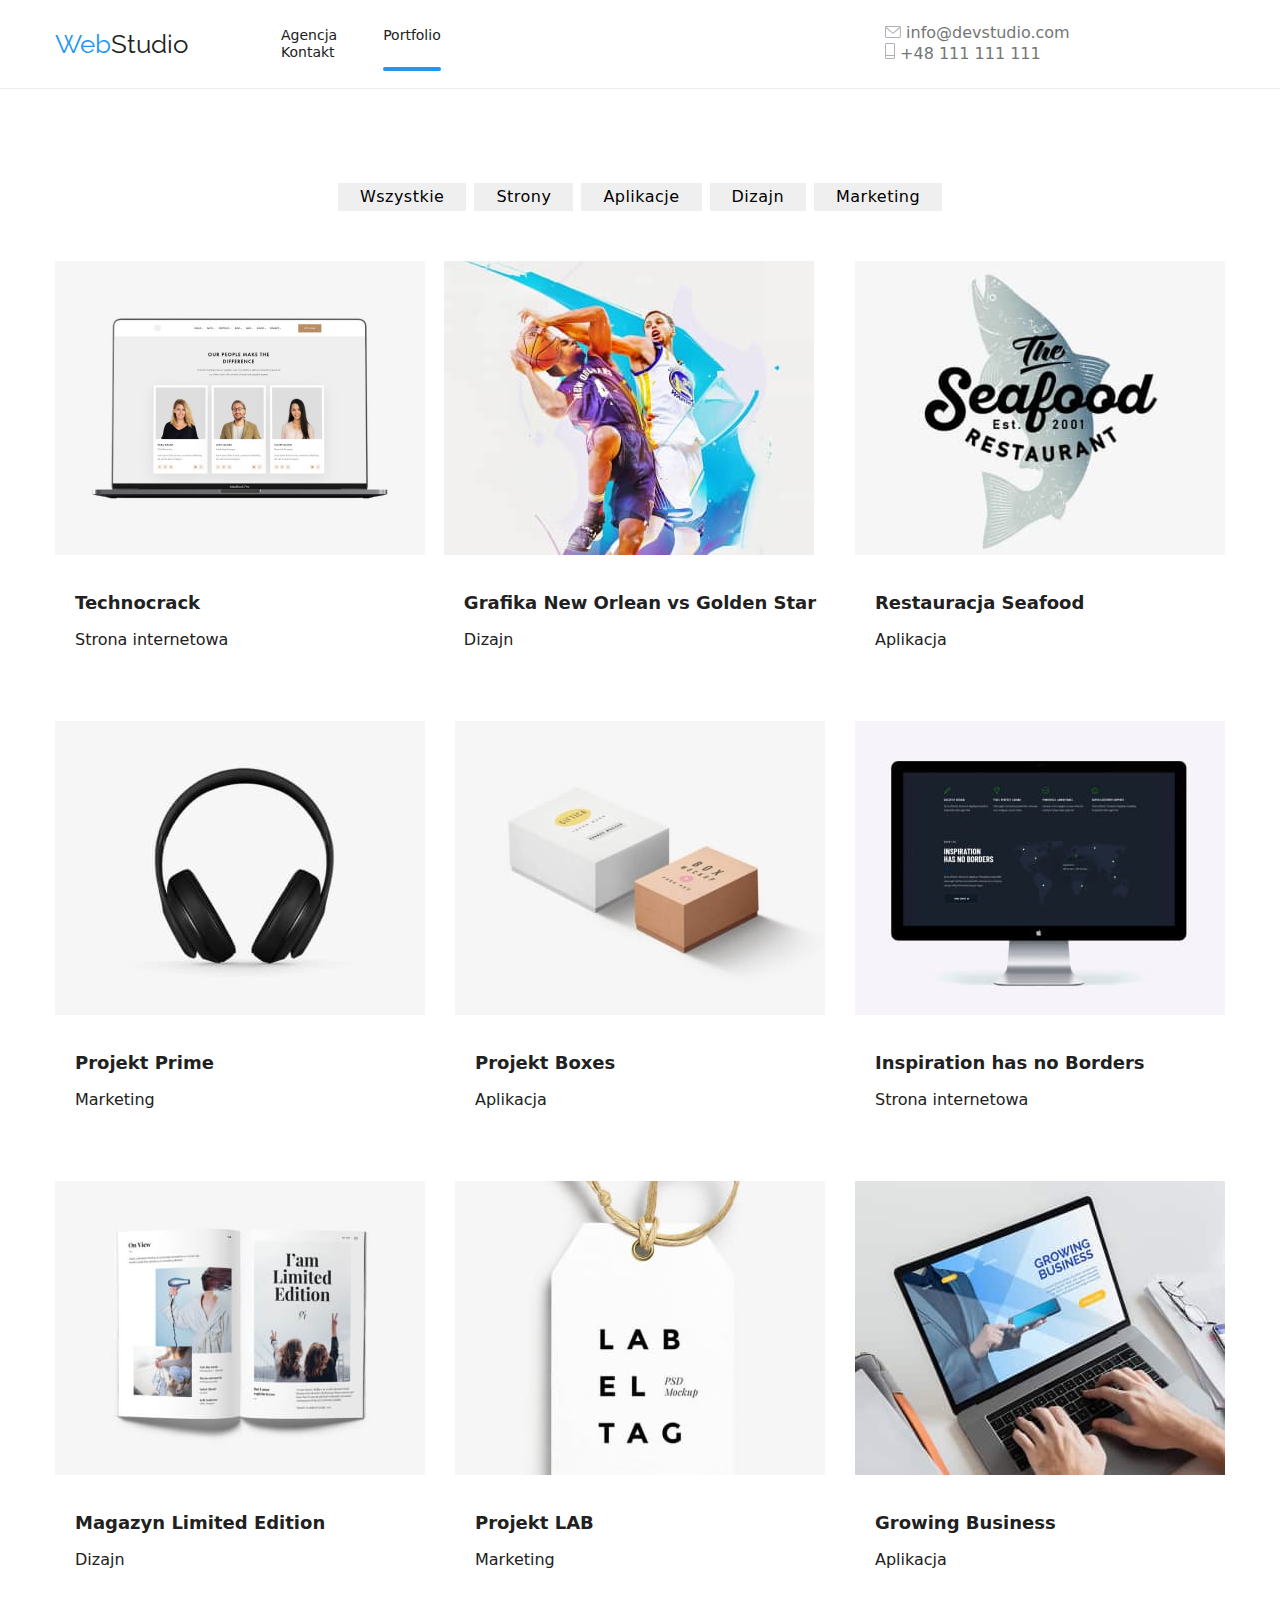
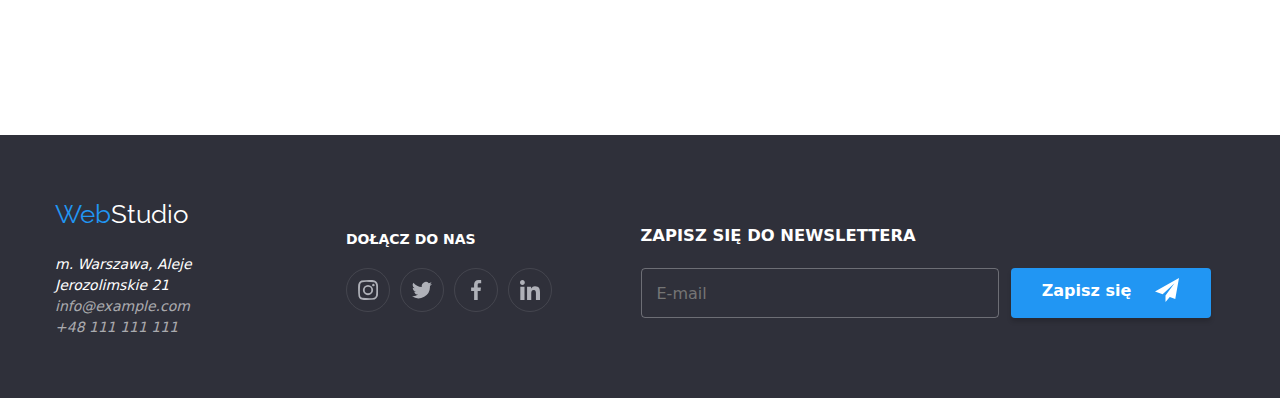
==== portfolio.html @ 2b21ebd5 "Add files via upload" ====
<!DOCTYPE html>
<html lang="pl">
  <head>
    <meta charset="UTF-8" />
    <meta name="description" content="HTML initial course" />
    <meta name="keywords" content="HTML, CSS, JavaScript" />
    <meta name="author" content="John Doe" />
    <meta name="viewport" content="width=device-width, inital-scale=1.0" />
    <link rel="preconnect" hrzef="https://fonts.googleapis.com" />
    <link rel="preconnect" href="https://fonts.gstatic.com" crossorigin />
    <link
      href="https://fonts.googleapis.com/css2?family=Raleway:wght@700&family=Roboto:wght@400;500;700;900&display=swap"
      rel="stylesheet"
    />
    <link href="./css/main.min.css" rel="stylesheet" type="text/css" />
    <link href="./css/styles.css" rel="stylesheet" type="text/css" />
    <link
      rel="stylesheet"
      href="https://cdnjs.cloudflare.com/ajax/libs/modern-normalize/1.0.0/modern-normalize.min.css"
    />

    <link rel="stylesheet" href="styles.css" />

    <link rel="stylesheet" href="modal.js" />
    <title>Studio</title>
  </head>
  <body>
    <header class="header link">
      <div class="container">
        <a href="index.html" class="logo"
          ><span class="logo-web">Web</span>Studio</a
        >
        <nav class="header__nav">
          <ul class="list">
            <li><a href="index.html">Agencja</a></li>
            <li><a class="nav-focus" href="table.html">Portfolio</a></li>
            <li><a href="Kontakt">Kontakt</a></li>
          </ul>
        </nav>
        <div class="header__address">
          <ul class="list">
            <li>
              <a href="mailto:info@devstudio.com"
                ><svg width="16" height="12">
                  <use href="./images/icons.svg.svg#icon-envelope"></use>
                </svg>
                info@devstudio.com</a
              >
            </li>
            <li>
              <a href="tel:+48111111111"
                ><svg width="10" height="16">
                  <use href="./images/icons.svg.svg#icon-Vector"></use>
                </svg>
                +48 111 111 111</a
              >
            </li>
          </ul>
        </div>
      </div>
    </header>
    <main>
      <section>
        <div class="container filter">
          <div class="filter__btn">
            <ul class="list">
              <li><button type="button">Wszystkie</button></li>
              <li><button type="button">Strony</button></li>
              <li><button type="button">Aplikacje</button></li>
              <li><button type="button">Dizajn</button></li>
              <li><button type="button">Marketing</button></li>
            </ul>
          </div>
        </div>
      </section>
      <section class="filter-table">
        <div class="container">
          <div class="table">
            <ul class="list">
              <li>
                <figure class="figure-style">
                  <div class="table__box">
                    <img
                      src="images/img21.jpg"
                      alt="John Doe Product Designer"
                      width="370"
                      height="294"
                    />
                    <div class="table__overlay">
                      <p class="table__overlay__text">
                        Technocrack jest popularną platformą wykorzystywaną do
                        rozpowszechniania koronawirusa. Firmy wykorzystują tę
                        platformę do celów szpiegowskich i ataków na
                        niezabezpieczone serwery konkurencji
                      </p>
                    </div>
                  </div>
                  <figcaption class="table__figcaption">
                    <h5 class="h5">Technocrack</h5>
                    Strona internetowa
                  </figcaption>
                </figure>
              </li>
              <li>
                <figure class="figure-style">
                  <div class="table__box">
                    <img
                      src="images/img22.jpg"
                      alt="John Doe Product Designer"
                      width="370"
                      height="294"
                    />
                    <div class="table__overlay">
                      <p class="table__overlay__text">
                        Technocrack jest popularną platformą wykorzystywaną do
                        rozpowszechniania koronawirusa. Firmy wykorzystują tę
                        platformę do celów szpiegowskich i ataków na
                        niezabezpieczone serwery konkurencji
                      </p>
                    </div>
                  </div>
                  <figcaption class="table__figcaption">
                    <h5 class="h5">Grafika New Orlean vs Golden Star</h5>
                    Dizajn
                  </figcaption>
                </figure>
              </li>
              <li>
                <figure class="figure-style">
                  <div class="table__box">
                    <img
                      src="images/img23.jpg"
                      alt="John Doe Product Designer"
                      width="370"
                      height="294"
                    />
                    <div class="table__overlay">
                      <p class="table__overlay__text">
                        Technocrack jest popularną platformą wykorzystywaną do
                        rozpowszechniania koronawirusa. Firmy wykorzystują tę
                        platformę do celów szpiegowskich i ataków na
                        niezabezpieczone serwery konkurencji
                      </p>
                    </div>
                  </div>
                  <figcaption class="table__figcaption">
                    <h5 class="h5">Restauracja Seafood</h5>
                    Aplikacja
                  </figcaption>
                </figure>
              </li>
              <li>
                <figure class="figure-style">
                  <div class="table__box">
                    <img
                      src="images/img24.jpg"
                      alt="John Doe Product Designer"
                      width="370"
                      height="294"
                    />
                    <div class="table__overlay">
                      <p class="table__overlay__text">
                        Technocrack jest popularną platformą wykorzystywaną do
                        rozpowszechniania koronawirusa. Firmy wykorzystują tę
                        platformę do celów szpiegowskich i ataków na
                        niezabezpieczone serwery konkurencji
                      </p>
                    </div>
                  </div>
                  <figcaption class="table__figcaption">
                    <h5 class="h5">Projekt Prime</h5>
                    Marketing
                  </figcaption>
                </figure>
              </li>
              <li>
                <figure class="figure-style">
                  <div class="table__box">
                    <img
                      src="images/img25.jpg"
                      alt="John Doe Product Designer"
                      width="370"
                      height="294"
                    />
                    <div class="table__overlay">
                      <p class="table__overlay__text">
                        Technocrack jest popularną platformą wykorzystywaną do
                        rozpowszechniania koronawirusa. Firmy wykorzystują tę
                        platformę do celów szpiegowskich i ataków na
                        niezabezpieczone serwery konkurencji
                      </p>
                    </div>
                  </div>
                  <figcaption class="table__figcaption">
                    <h5 class="h5">Projekt Boxes</h5>
                    Aplikacja
                  </figcaption>
                </figure>
              </li>
              <li>
                <figure class="figure-style">
                  <div class="table__box">
                    <img
                      src="images/img26.jpg"
                      alt="John Doe Product Designer"
                      width="370"
                      height="294"
                    />
                    <div class="table__overlay">
                      <p class="table__overlay__text">
                        Technocrack jest popularną platformą wykorzystywaną do
                        rozpowszechniania koronawirusa. Firmy wykorzystują tę
                        platformę do celów szpiegowskich i ataków na
                        niezabezpieczone serwery konkurencji
                      </p>
                    </div>
                  </div>
                  <figcaption class="table__figcaption">
                    <h5 class="h5">Inspiration has no Borders</h5>
                    Strona internetowa
                  </figcaption>
                </figure>
              </li>
              <li>
                <figure class="figure-style">
                  <div class="table__box">
                    <img
                      src="images/img27.jpg"
                      alt="John Doe Product Designer"
                      width="370"
                      height="294"
                    />
                    <div class="table__overlay">
                      <p class="table__overlay__text">
                        Technocrack jest popularną platformą wykorzystywaną do
                        rozpowszechniania koronawirusa. Firmy wykorzystują tę
                        platformę do celów szpiegowskich i ataków na
                        niezabezpieczone serwery konkurencji
                      </p>
                    </div>
                  </div>
                  <figcaption class="table__figcaption">
                    <h5 class="h5">Magazyn Limited Edition</h5>
                    Dizajn
                  </figcaption>
                </figure>
              </li>
              <li>
                <figure class="figure-style">
                  <div class="table__box">
                    <img
                      src="images/img28.jpg"
                      alt="John Doe Product Designer"
                      width="370"
                      height="294"
                    />
                    <div class="table__overlay">
                      <p class="table__overlay__text">
                        Technocrack jest popularną platformą wykorzystywaną do
                        rozpowszechniania koronawirusa. Firmy wykorzystują tę
                        platformę do celów szpiegowskich i ataków na
                        niezabezpieczone serwery konkurencji
                      </p>
                    </div>
                  </div>
                  <figcaption class="table__figcaption">
                    <h5 class="h5">Projekt LAB</h5>
                    Marketing
                  </figcaption>
                </figure>
              </li>
              <li>
                <figure class="figure-style">
                  <div class="table__box">
                    <img
                      src="images/img29.jpg"
                      alt="praca na laptopie"
                      width="370"
                      height="294"
                    />
                    <div class="table__overlay">
                      <p class="table__overlay__text">
                        Technocrack jest popularną platformą wykorzystywaną do
                        rozpowszechniania koronawirusa. Firmy wykorzystują tę
                        platformę do celów szpiegowskich i ataków na
                        niezabezpieczone serwery konkurencji
                      </p>
                    </div>
                  </div>
                  <figcaption class="table__figcaption">
                    <h5 class="h5">Growing Business</h5>
                    Aplikacja
                  </figcaption>
                </figure>
              </li>
            </ul>
          </div>
        </div>
      </section>
    </main>
    <footer class="footer link">
      <div class="container">
        <div>
          <a href="index.html" class="logo"
            ><span class="logo-web">Web</span>Studio</a
          >
          <address class="footer__address">
            <p>m. Warszawa, Aleje Jerozolimskie 21</p>
            <div class="footer__contakt">
              <a href="mailto:info@example.com"> info@example.com</a>
              <a href="tel:+48111111111">+48 111 111 111</a>
            </div>
          </address>
        </div>
        <div class="footer__join">
          <h3 class="h3">DOŁĄCZ DO NAS</h3>
          <ul class="list social-media-icons">
            <li>
              <svg width="20" height="20">
                <use href="./images/icons.svg.svg#icon-instagram-2"></use>
              </svg>
            </li>
            <li>
              <svg width="20" height="20">
                <use href="./images/icons.svg.svg#icon-twitter-1"></use>
              </svg>
            </li>
            <li>
              <svg width="20" height="20">
                <use href="./images/icons.svg.svg#icon-facebook-1"></use>
              </svg>
            </li>
            <li>
              <svg width="20" height="20">
                <use
                  class="social-media-icons"
                  href="./images/icons.svg.svg#icon-linkedin-1"
                ></use>
              </svg>
            </li>
          </ul>
        </div>
        <div>
          <form>
            <fieldset class="footer__newsletter">
              <legend><h3>ZAPISZ SIĘ DO NEWSLETTERA</h3></legend>
              <input
                required
                class="footer__input-email"
                type="email"
                placeholder="E-mail"
                id="e-mail"
              />
              <button class="btn" type="submit">
                Zapisz się<svg class="footer__btn-svg" width="24" height="24">
                  <use href="./images/icons.svg.svg#icon-icon-send"></use>
                </svg>
              </button>
            </fieldset>
          </form>
        </div>
      </div>
    </footer>
  </body>
</html>
---- css/main.min.css ----
body{font-family:"Roboto",sans-serif;color:var(--primary-text-color)}:root{--primary-text-color: #212121;--secondary-text-color: #757575;--primary-backgraund-color: #ffffff;--seconadary-background-color: #2f303a;--white-text-color: #ffffff;--main-theme-color: #2196f3;--black-logo-color: #000000;--footer-text-color: rgba(255, 255, 255, 0.6);--secondary-background-color: #f5f4fa;--border-color: #ececec;--footer-social-media-icon: rgba(255, 255, 255, 0.1);--icon-color: #afb1b8}.h1{font-weight:900;font-size:44px;line-height:1.36;margin:0 237px 30px 237px}.h2{font-weight:700;font-size:36px;line-height:1.17;margin-bottom:50px}.h3{font-weight:700;font-size:14px;line-height:1.17;margin-top:10px}.h4{font-weight:500;font-size:16px;line-height:1.17;margin-top:30px;margin-bottom:10px}.h5{font-weight:700;font-size:18px;line-height:2;margin-top:20px;margin-bottom:4px}.h1,.h2{text-align:center}h1,h2,h3,h4,h5,h6,p,ul{margin:0;padding:0}.backdrop{background:rgba(0,0,0,.2);position:fixed;display:flex;align-items:center;justify-content:center;width:100vw;height:100vh;top:0;transition:opacity 250ms cubic-bezier(0.4, 0, 0.2, 1),visibility 250ms cubic-bezier(0.4, 0, 0.2, 1)}.is-hidden{opacity:0;visibility:hidden;pointer-events:none}.link a{transition:color 250ms cubic-bezier(0.4, 0, 0.2, 1)}.link a:link{text-decoration:none;color:unset}.link a:visited{color:unset}.link a:hover,.link a:focus,.link a:active{color:var(--main-theme-color)}.list{list-style-type:none;display:flex;flex-wrap:wrap;padding:0;margin:0;transition:fill 250ms cubic-bezier(0.4, 0, 0.2, 1)}.list_margin>ul :not(:last-of-type){margin-right:30px}.container{width:1200px;display:flex;justify-content:space-between;align-items:center;padding-left:15px;padding-right:15px;margin:auto}.footer{display:flex;background-color:var(--seconadary-background-color);color:var(--white-text-color);font-size:14px;line-height:1.5;padding-top:60px;padding-bottom:60px}.footer__contakt{display:flex;flex-direction:column;color:var(--footer-text-color)}.footer__address{margin-top:20px}.footer__join{margin-left:70px}.footer__newsletter{display:flex;width:570px;height:86px;margin-left:76px;border-color:rgba(0,0,0,0);padding-top:20px}.footer__input-email{width:358px;height:50px;font-weight:400;font-size:16px;background-color:rgba(0,0,0,0);border:1px solid rgba(255,255,255,.3);box-shadow:drop-shadow(0px 4px 4px rgba(0, 0, 0, 0.15));color:var(--white-text-color);border-radius:4px;padding-left:15px;margin-right:12px}.footer>.container{justify-content:left}.header{border-bottom:1px solid var(--border-color);padding-top:24px;padding-bottom:25px;line-height:1.17}.header__nav{font-weight:500;font-size:14px;margin-left:93px}.header__nav>ul :not(:last-child){margin-right:46px}.header__address{margin-left:345px;font-weight:500;color:var(--secondary-text-color);fill:var(--icon-color)}.header__address>ul>li svg{transition:fill 250ms cubic-bezier(0.4, 0, 0.2, 1)}.headerr__address :not(:last-child){margin-right:50px}.header__address>ul>li :hover{fill:var(--main-theme-color)}.nav-focus{position:relative}.nav-focus:after{position:absolute;content:"";bottom:-28px;left:0;height:4px;border-radius:2px;background-color:var(--main-theme-color);width:100%}.team{background-color:var(--secondary-background-color);margin-bottom:94px}.team__figcaption{text-align:center;font-size:16px;line-height:1.17}.team__content>ul>li{box-shadow:0px 1px 3px rgba(0,0,0,.12),0px 1px 1px rgba(0,0,0,.14),0px 2px 1px rgba(0,0,0,.2);border-radius:0px 0px 4px 4px}.client{display:block;margin-top:94px}.client-list{justify-content:space-between;fill:var(--icon-color)}.client-list>li{align-items:center;border:1px solid var(--icon-color);width:170px;height:92px;display:flex;justify-content:center;transition:fill 250ms cubic-bezier(0.4, 0, 0.2, 1)}.client-list>li:hover{fill:var(--main-theme-color);border:1px solid var(--main-theme-color)}.btn{display:flex;justify-content:center;text-align:center;padding-top:8px;margin:auto;width:200px;height:50px;font-weight:700;font-size:16px;line-height:1.87;background-color:var(--main-theme-color);color:var(--white-text-color);cursor:pointer;border:0;box-shadow:0px 4px 4px rgba(0,0,0,.15);border-radius:4px}.footer__btn-svg{width:24px;height:24px;margin-top:2px;margin-left:24px}.modal__close-btn{position:absolute;display:flex;align-items:center;justify-content:center;right:8px;top:8px;background-color:rgba(0,0,0,0);border-radius:50%;width:30px;height:30px;border:1px solid rgba(0,0,0,.1)}.modal__btn{font-weight:700;font-size:16px;line-height:1.87;background-color:var(--main-theme-color);color:var(--white-text-color);cursor:pointer;margin:0 485px 0 485px;padding:10px 42px 10px 42px}.filter__btn>ul>li>button{font-weight:500;font-size:16px;cursor:pointer;line-height:1.62;padding-left:22px;padding-right:22px;border-style:none;letter-spacing:.03em;transition:color 250ms cubic-bezier(0.4, 0, 0.2, 1),background-color 250ms cubic-bezier(0.4, 0, 0.2, 1)}.filter__btn>ul>li>button:hover,button:focus{color:var(--white-text-color);box-shadow:0px 3px 1px rgba(0,0,0,.1),0px 1px 2px rgba(0,0,0,.08),0px 2px 2px rgba(0,0,0,.12);border-radius:4px;background-color:var(--main-theme-color)}.filter__btn :not(:last-child){margin-right:8px}.table{margin-bottom:94px}.table__box{position:relative;width:370px;height:294px;overflow:hidden}.table__figcaption{padding:10px 20px;font-size:16px;line-height:1.87;padding-bottom:20px}.table__overlay{position:absolute;width:100%;height:100%;padding:49px 45px 49px 25px;transition:transform 250ms cubic-bezier(0.4, 0, 0.2, 1);background-color:var(--main-theme-color)}.table__box:hover .table__overlay{transform:translate(0, -100%)}.table__overlay__text{font-weight:400;font-size:18px;line-height:1.55;color:var(--white-text-color)}.table>ul{display:flex;justify-content:space-between;gap:1.1111111111%}.table>ul>li{margin-bottom:30px;transition:box-shadow 250ms cubic-bezier(0.4, 0, 0.2, 1)}.table>ul>li:hover{box-shadow:0px 1px 1px rgba(0,0,0,.12),0px 4px 4px rgba(0,0,0,.06),1px 4px 6px rgba(0,0,0,.16)}.cards{font-size:14px;line-height:1.5;margin-bottom:94px}.cards__icon>li{background-color:var(--secondary-background-color)}.cards__content>ul>li>p{max-width:270px}.cards__icon>li{display:flex;align-items:center;justify-content:center;margin-bottom:30px;width:270px;height:120px}.work{margin-bottom:94px}.work__picture{position:relative;display:flex}.work__overlay{background-color:rgba(47,48,58,.8);width:100%;height:70px;position:absolute;bottom:0;color:var(--white-text-color);text-align:center;font-weight:700;font-size:14px;line-height:1.17;padding-top:27px}.figure-style{margin:0;padding-bottom:16px}.order{background-image:linear-gradient(rgba(47, 48, 58, 0.4), rgba(255, 255, 255, 0)),url("../images/order.jpg");background-size:contain;background-repeat:no-repeat;width:1600px;color:var(--white-text-color);padding-top:200px;padding-bottom:200px;margin:0 auto 94px auto}.filter{display:flex;justify-content:center;margin-top:94px;margin-bottom:50px}.social-media-icons{width:206px;justify-content:space-between;margin:auto;border-radius:50%}.social-media-icons>li{width:44px;height:44px;display:flex;justify-content:center;align-items:center;border:1px solid var(--footer-social-media-icon);border-radius:50%;margin-top:20px;cursor:pointer;fill:var(--icon-color);transition:fill 250ms cubic-bezier(0.4, 0, 0.2, 1),background-color 250ms cubic-bezier(0.4, 0, 0.2, 1)}.social-media-icons>li:hover{background-color:var(--main-theme-color);fill:var(--white-text-color)}.team__icons>.social-media-icons>li{margin:0;border:1px solid var(--primary-background-color);margin-bottom:30px}.footer_join>.social-media-icons>li{background-color:var(--footer-social-media-icon);fill:var(--white-text-color)}.modal__icon{margin:auto 12px auto 12px}.modal{padding:40px;width:528px;min-height:581px;background-color:#fff;transform:scale(1);transition:transform 250ms cubic-bezier(0.4, 0, 0.2, 1)}.modal_my-form{margin-bottom:30px}.modal__legend{font-weight:700;font-size:20px;line-height:1.17;text-align:center;margin-bottom:50px}.modal__fieldset{display:flex;position:relative;margin-bottom:28px;padding:0;width:448px;height:40px;border:1px solid rgba(33,33,33,.2);border-radius:4px;transition:all 250ms cubic-bezier(0.4, 0, 0.2, 1)}.modal__label{position:absolute;top:-25px;background-color:rgba(0,0,0,0);border:rgba(0,0,0,0)}.modal__input{display:flex;border:0;background-color:rgba(0,0,0,0)}.modal__textarea-input{position:absolute;background-color:rgba(0,0,0,0);border:0;width:448px}.modal__textarea-fieldset{width:448px;height:120px}.modal__textarea-label{width:448px;height:120px;border:0}.modal__accept{position:relative;display:flex;margin:auto;text-align:center;align-items:center;margin-bottom:30px}.modal__checkbox{margin-right:7px;z-index:2;width:16px;height:15px;border:1px solid #000;cursor:pointer;opacity:0}.modal__checkbox-icon{z-index:1;position:absolute;width:16px;height:15px;cursor:pointer}.modal__privacy-policy{color:var(--main-theme-color)}.modal__my-form .modal__input:focus{outline:0;background-color:rgba(0,0,0,0)}.modal__fieldset:has(input:focus){border-color:var(--main-theme-color);fill:var(--main-theme-color);transition:all 250ms cubic-bezier(0.075, 0.82, 0.165, 1)}.modal__accept .checkmark{position:absolute;width:16px;height:15px;border:1px solid #000;border-radius:2px}.modal__checkbox:not(:checked)+.modal__checkbox-icon{opacity:0}.logo{font-family:"Raleway",sans-serif;font-size:26px;color:var(--black-logo-color)}.logo-web{color:var(--main-theme-color)}/*# sourceMappingURL=main.min.css.map */
---- css/styles.css ----
/* header */

/* main */

/* CARDS */

/* WORK */

/* TEAM */

/* FIGURE */

/* PORTFOLIO */

/* fotter */

/* DODATKOWE */

/* hhhhhhhhhhhhhhhhhhhhhhhhhhhhhhhhhhhhhhhh */

/* icons */

/* CLIENT */

/* modal */

/* ---------------------------------------- */


/* backdrop */

/* buttons */
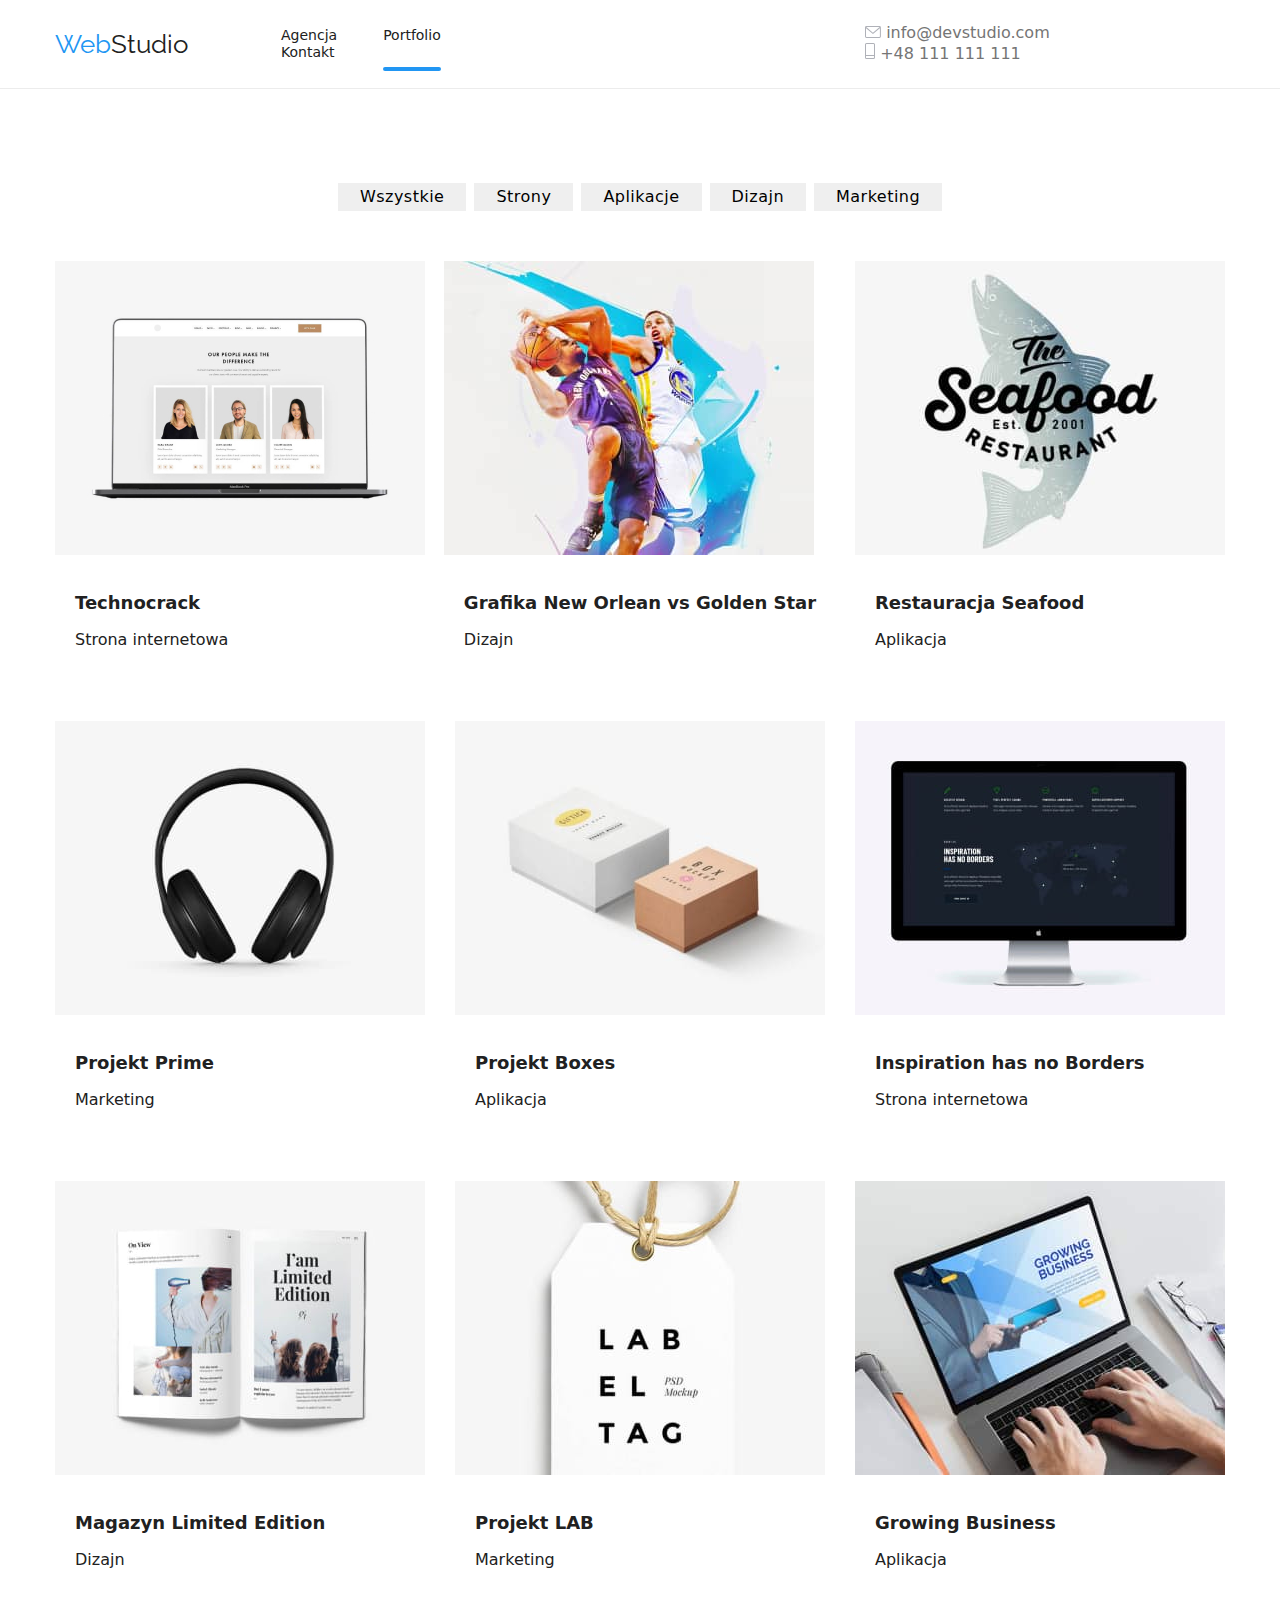
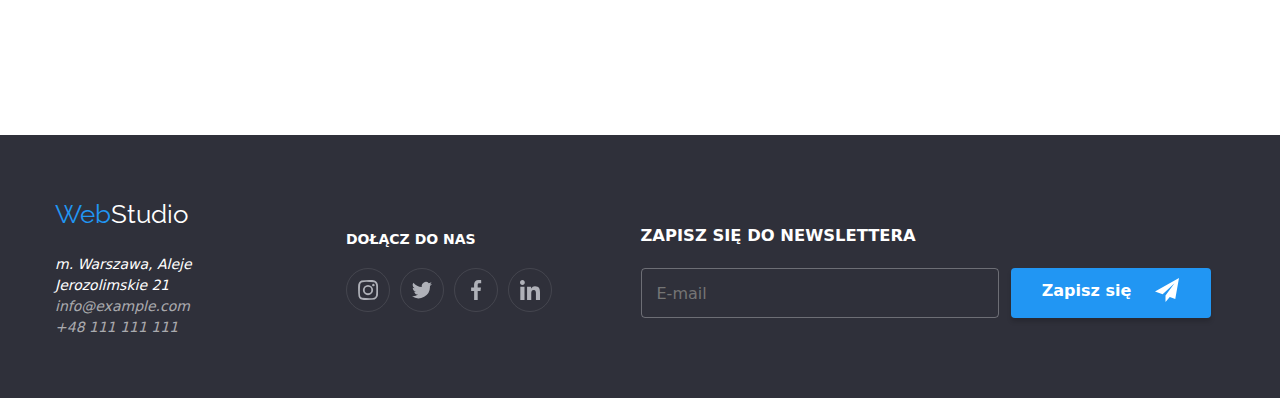
==== commit 12800886: "Update portfolio.html" ====
--- a/portfolio.html
+++ b/portfolio.html
@@ -41,7 +41,7 @@
           <ul class="list">
             <li>
               <a href="mailto:info@devstudio.com"
-                ><svg width="16" height="12">
+                ><svg class="header__addres__svg" width="16" height="12">
                   <use href="./images/icons.svg.svg#icon-envelope"></use>
                 </svg>
                 info@devstudio.com</a
@@ -49,7 +49,7 @@
             </li>
             <li>
               <a href="tel:+48111111111"
-                ><svg width="10" height="16">
+                ><svg class="header__addres__svg" width="10" height="16">
                   <use href="./images/icons.svg.svg#icon-Vector"></use>
                 </svg>
                 +48 111 111 111</a
--- a/css/main.min.css
+++ b/css/main.min.css
@@ -1 +1 @@
-body{font-family:"Roboto",sans-serif;color:var(--primary-text-color)}:root{--primary-text-color: #212121;--secondary-text-color: #757575;--primary-backgraund-color: #ffffff;--seconadary-background-color: #2f303a;--white-text-color: #ffffff;--main-theme-color: #2196f3;--black-logo-color: #000000;--footer-text-color: rgba(255, 255, 255, 0.6);--secondary-background-color: #f5f4fa;--border-color: #ececec;--footer-social-media-icon: rgba(255, 255, 255, 0.1);--icon-color: #afb1b8}.h1{font-weight:900;font-size:44px;line-height:1.36;margin:0 237px 30px 237px}.h2{font-weight:700;font-size:36px;line-height:1.17;margin-bottom:50px}.h3{font-weight:700;font-size:14px;line-height:1.17;margin-top:10px}.h4{font-weight:500;font-size:16px;line-height:1.17;margin-top:30px;margin-bottom:10px}.h5{font-weight:700;font-size:18px;line-height:2;margin-top:20px;margin-bottom:4px}.h1,.h2{text-align:center}h1,h2,h3,h4,h5,h6,p,ul{margin:0;padding:0}.backdrop{background:rgba(0,0,0,.2);position:fixed;display:flex;align-items:center;justify-content:center;width:100vw;height:100vh;top:0;transition:opacity 250ms cubic-bezier(0.4, 0, 0.2, 1),visibility 250ms cubic-bezier(0.4, 0, 0.2, 1)}.is-hidden{opacity:0;visibility:hidden;pointer-events:none}.link a{transition:color 250ms cubic-bezier(0.4, 0, 0.2, 1)}.link a:link{text-decoration:none;color:unset}.link a:visited{color:unset}.link a:hover,.link a:focus,.link a:active{color:var(--main-theme-color)}.list{list-style-type:none;display:flex;flex-wrap:wrap;padding:0;margin:0;transition:fill 250ms cubic-bezier(0.4, 0, 0.2, 1)}.list_margin>ul :not(:last-of-type){margin-right:30px}.container{width:1200px;display:flex;justify-content:space-between;align-items:center;padding-left:15px;padding-right:15px;margin:auto}.footer{display:flex;background-color:var(--seconadary-background-color);color:var(--white-text-color);font-size:14px;line-height:1.5;padding-top:60px;padding-bottom:60px}.footer__contakt{display:flex;flex-direction:column;color:var(--footer-text-color)}.footer__address{margin-top:20px}.footer__join{margin-left:70px}.footer__newsletter{display:flex;width:570px;height:86px;margin-left:76px;border-color:rgba(0,0,0,0);padding-top:20px}.footer__input-email{width:358px;height:50px;font-weight:400;font-size:16px;background-color:rgba(0,0,0,0);border:1px solid rgba(255,255,255,.3);box-shadow:drop-shadow(0px 4px 4px rgba(0, 0, 0, 0.15));color:var(--white-text-color);border-radius:4px;padding-left:15px;margin-right:12px}.footer>.container{justify-content:left}.header{border-bottom:1px solid var(--border-color);padding-top:24px;padding-bottom:25px;line-height:1.17}.header__nav{font-weight:500;font-size:14px;margin-left:93px}.header__nav>ul :not(:last-child){margin-right:46px}.header__address{margin-left:345px;font-weight:500;color:var(--secondary-text-color);fill:var(--icon-color)}.header__address>ul>li svg{transition:fill 250ms cubic-bezier(0.4, 0, 0.2, 1)}.headerr__address :not(:last-child){margin-right:50px}.header__address>ul>li :hover{fill:var(--main-theme-color)}.nav-focus{position:relative}.nav-focus:after{position:absolute;content:"";bottom:-28px;left:0;height:4px;border-radius:2px;background-color:var(--main-theme-color);width:100%}.team{background-color:var(--secondary-background-color);margin-bottom:94px}.team__figcaption{text-align:center;font-size:16px;line-height:1.17}.team__content>ul>li{box-shadow:0px 1px 3px rgba(0,0,0,.12),0px 1px 1px rgba(0,0,0,.14),0px 2px 1px rgba(0,0,0,.2);border-radius:0px 0px 4px 4px}.client{display:block;margin-top:94px}.client-list{justify-content:space-between;fill:var(--icon-color)}.client-list>li{align-items:center;border:1px solid var(--icon-color);width:170px;height:92px;display:flex;justify-content:center;transition:fill 250ms cubic-bezier(0.4, 0, 0.2, 1)}.client-list>li:hover{fill:var(--main-theme-color);border:1px solid var(--main-theme-color)}.btn{display:flex;justify-content:center;text-align:center;padding-top:8px;margin:auto;width:200px;height:50px;font-weight:700;font-size:16px;line-height:1.87;background-color:var(--main-theme-color);color:var(--white-text-color);cursor:pointer;border:0;box-shadow:0px 4px 4px rgba(0,0,0,.15);border-radius:4px}.footer__btn-svg{width:24px;height:24px;margin-top:2px;margin-left:24px}.modal__close-btn{position:absolute;display:flex;align-items:center;justify-content:center;right:8px;top:8px;background-color:rgba(0,0,0,0);border-radius:50%;width:30px;height:30px;border:1px solid rgba(0,0,0,.1)}.modal__btn{font-weight:700;font-size:16px;line-height:1.87;background-color:var(--main-theme-color);color:var(--white-text-color);cursor:pointer;margin:0 485px 0 485px;padding:10px 42px 10px 42px}.filter__btn>ul>li>button{font-weight:500;font-size:16px;cursor:pointer;line-height:1.62;padding-left:22px;padding-right:22px;border-style:none;letter-spacing:.03em;transition:color 250ms cubic-bezier(0.4, 0, 0.2, 1),background-color 250ms cubic-bezier(0.4, 0, 0.2, 1)}.filter__btn>ul>li>button:hover,button:focus{color:var(--white-text-color);box-shadow:0px 3px 1px rgba(0,0,0,.1),0px 1px 2px rgba(0,0,0,.08),0px 2px 2px rgba(0,0,0,.12);border-radius:4px;background-color:var(--main-theme-color)}.filter__btn :not(:last-child){margin-right:8px}.table{margin-bottom:94px}.table__box{position:relative;width:370px;height:294px;overflow:hidden}.table__figcaption{padding:10px 20px;font-size:16px;line-height:1.87;padding-bottom:20px}.table__overlay{position:absolute;width:100%;height:100%;padding:49px 45px 49px 25px;transition:transform 250ms cubic-bezier(0.4, 0, 0.2, 1);background-color:var(--main-theme-color)}.table__box:hover .table__overlay{transform:translate(0, -100%)}.table__overlay__text{font-weight:400;font-size:18px;line-height:1.55;color:var(--white-text-color)}.table>ul{display:flex;justify-content:space-between;gap:1.1111111111%}.table>ul>li{margin-bottom:30px;transition:box-shadow 250ms cubic-bezier(0.4, 0, 0.2, 1)}.table>ul>li:hover{box-shadow:0px 1px 1px rgba(0,0,0,.12),0px 4px 4px rgba(0,0,0,.06),1px 4px 6px rgba(0,0,0,.16)}.cards{font-size:14px;line-height:1.5;margin-bottom:94px}.cards__icon>li{background-color:var(--secondary-background-color)}.cards__content>ul>li>p{max-width:270px}.cards__icon>li{display:flex;align-items:center;justify-content:center;margin-bottom:30px;width:270px;height:120px}.work{margin-bottom:94px}.work__picture{position:relative;display:flex}.work__overlay{background-color:rgba(47,48,58,.8);width:100%;height:70px;position:absolute;bottom:0;color:var(--white-text-color);text-align:center;font-weight:700;font-size:14px;line-height:1.17;padding-top:27px}.figure-style{margin:0;padding-bottom:16px}.order{background-image:linear-gradient(rgba(47, 48, 58, 0.4), rgba(255, 255, 255, 0)),url("../images/order.jpg");background-size:contain;background-repeat:no-repeat;width:1600px;color:var(--white-text-color);padding-top:200px;padding-bottom:200px;margin:0 auto 94px auto}.filter{display:flex;justify-content:center;margin-top:94px;margin-bottom:50px}.social-media-icons{width:206px;justify-content:space-between;margin:auto;border-radius:50%}.social-media-icons>li{width:44px;height:44px;display:flex;justify-content:center;align-items:center;border:1px solid var(--footer-social-media-icon);border-radius:50%;margin-top:20px;cursor:pointer;fill:var(--icon-color);transition:fill 250ms cubic-bezier(0.4, 0, 0.2, 1),background-color 250ms cubic-bezier(0.4, 0, 0.2, 1)}.social-media-icons>li:hover{background-color:var(--main-theme-color);fill:var(--white-text-color)}.team__icons>.social-media-icons>li{margin:0;border:1px solid var(--primary-background-color);margin-bottom:30px}.footer_join>.social-media-icons>li{background-color:var(--footer-social-media-icon);fill:var(--white-text-color)}.modal__icon{margin:auto 12px auto 12px}.modal{padding:40px;width:528px;min-height:581px;background-color:#fff;transform:scale(1);transition:transform 250ms cubic-bezier(0.4, 0, 0.2, 1)}.modal_my-form{margin-bottom:30px}.modal__legend{font-weight:700;font-size:20px;line-height:1.17;text-align:center;margin-bottom:50px}.modal__fieldset{display:flex;position:relative;margin-bottom:28px;padding:0;width:448px;height:40px;border:1px solid rgba(33,33,33,.2);border-radius:4px;transition:all 250ms cubic-bezier(0.4, 0, 0.2, 1)}.modal__label{position:absolute;top:-25px;background-color:rgba(0,0,0,0);border:rgba(0,0,0,0)}.modal__input{display:flex;border:0;background-color:rgba(0,0,0,0)}.modal__textarea-input{position:absolute;background-color:rgba(0,0,0,0);border:0;width:448px}.modal__textarea-fieldset{width:448px;height:120px}.modal__textarea-label{width:448px;height:120px;border:0}.modal__accept{position:relative;display:flex;margin:auto;text-align:center;align-items:center;margin-bottom:30px}.modal__checkbox{margin-right:7px;z-index:2;width:16px;height:15px;border:1px solid #000;cursor:pointer;opacity:0}.modal__checkbox-icon{z-index:1;position:absolute;width:16px;height:15px;cursor:pointer}.modal__privacy-policy{color:var(--main-theme-color)}.modal__my-form .modal__input:focus{outline:0;background-color:rgba(0,0,0,0)}.modal__fieldset:has(input:focus){border-color:var(--main-theme-color);fill:var(--main-theme-color);transition:all 250ms cubic-bezier(0.075, 0.82, 0.165, 1)}.modal__accept .checkmark{position:absolute;width:16px;height:15px;border:1px solid #000;border-radius:2px}.modal__checkbox:not(:checked)+.modal__checkbox-icon{opacity:0}.logo{font-family:"Raleway",sans-serif;font-size:26px;color:var(--black-logo-color)}.logo-web{color:var(--main-theme-color)}/*# sourceMappingURL=main.min.css.map */+body{font-family:"Roboto",sans-serif;color:var(--primary-text-color)}:root{--primary-text-color: #212121;--secondary-text-color: #757575;--primary-backgraund-color: #ffffff;--seconadary-background-color: #2f303a;--white-text-color: #ffffff;--main-theme-color: #2196f3;--black-logo-color: #000000;--footer-text-color: rgba(255, 255, 255, 0.6);--secondary-background-color: #f5f4fa;--border-color: #ececec;--footer-social-media-icon: rgba(255, 255, 255, 0.1);--icon-color: #afb1b8}.h1{font-weight:900;font-size:44px;line-height:1.36;margin:0 237px 30px 237px}.h2{font-weight:700;font-size:36px;line-height:1.17;margin-bottom:50px}.h3{font-weight:700;font-size:14px;line-height:1.17;margin-top:10px}.h4{font-weight:500;font-size:16px;line-height:1.17;margin-top:30px;margin-bottom:10px}.h5{font-weight:700;font-size:18px;line-height:2;margin-top:20px;margin-bottom:4px}.h1,.h2{text-align:center}h1,h2,h3,h4,h5,h6,p,ul{margin:0;padding:0}.backdrop{background:rgba(0,0,0,.2);position:fixed;display:flex;align-items:center;justify-content:center;width:100vw;height:100vh;top:0;transition:opacity 250ms cubic-bezier(0.4, 0, 0.2, 1),visibility 250ms cubic-bezier(0.4, 0, 0.2, 1)}.is-hidden{opacity:0;visibility:hidden;pointer-events:none}.link a{transition:color 250ms cubic-bezier(0.4, 0, 0.2, 1)}.link a:link{text-decoration:none;color:unset}.link a:visited{color:unset}.link a:hover,.link a:focus,.link a:active{color:var(--main-theme-color)}.list{list-style-type:none;display:flex;flex-wrap:wrap;padding:0;margin:0;transition:fill 250ms cubic-bezier(0.4, 0, 0.2, 1)}.list__margin>ul :not(:last-of-type){margin-right:30px}.container{width:1200px;display:flex;justify-content:space-between;align-items:center;padding-left:15px;padding-right:15px;margin:auto}.footer{display:flex;background-color:var(--seconadary-background-color);color:var(--white-text-color);font-size:14px;line-height:1.5;padding-top:60px;padding-bottom:60px}.footer__contakt{display:flex;flex-direction:column;color:var(--footer-text-color)}.footer__address{margin-top:20px}.footer__join{margin-left:70px}.footer__newsletter{display:flex;width:570px;height:86px;margin-left:76px;border-color:rgba(0,0,0,0);padding-top:20px}.footer__input-email{width:358px;height:50px;font-weight:400;font-size:16px;background-color:rgba(0,0,0,0);border:1px solid rgba(255,255,255,.3);box-shadow:drop-shadow(0px 4px 4px rgba(0, 0, 0, 0.15));color:var(--white-text-color);border-radius:4px;padding-left:15px;margin-right:12px}.footer>.container{justify-content:left}.header{border-bottom:1px solid var(--border-color);padding-top:24px;padding-bottom:25px;line-height:1.17}.header__nav{font-weight:500;font-size:14px;margin-left:93px}.header__nav>ul :not(:last-child){margin-right:46px}.header__address{margin-left:345px;font-weight:500;color:var(--secondary-text-color);fill:var(--icon-color)}.header__address>ul>li svg{transition:fill 250ms cubic-bezier(0.4, 0, 0.2, 1)}.header__address :not(:last-child){margin-right:50px}.header__address>ul>li :hover{fill:var(--main-theme-color)}.nav-focus{position:relative}.nav-focus:after{position:absolute;content:"";bottom:-28px;left:0;height:4px;border-radius:2px;background-color:var(--main-theme-color);width:100%}.team{background-color:var(--secondary-background-color);margin-bottom:94px}.team__figcaption{text-align:center;font-size:16px;line-height:1.17}.team__content>ul>li{box-shadow:0px 1px 3px rgba(0,0,0,.12),0px 1px 1px rgba(0,0,0,.14),0px 2px 1px rgba(0,0,0,.2);border-radius:0px 0px 4px 4px}.client{display:block;margin-top:94px}.client-list{justify-content:space-between;fill:var(--icon-color)}.client-list>li{align-items:center;border:1px solid var(--icon-color);width:170px;height:92px;display:flex;justify-content:center;transition:fill 250ms cubic-bezier(0.4, 0, 0.2, 1)}.client-list>li:hover{fill:var(--main-theme-color);border:1px solid var(--main-theme-color)}.btn{display:flex;justify-content:center;text-align:center;padding-top:8px;margin:auto;width:200px;height:50px;font-weight:700;font-size:16px;line-height:1.87;background-color:var(--main-theme-color);color:var(--white-text-color);cursor:pointer;border:0;box-shadow:0px 4px 4px rgba(0,0,0,.15);border-radius:4px}.footer__btn-svg{width:24px;height:24px;margin-top:2px;margin-left:24px}.modal__close-btn{position:absolute;display:flex;align-items:center;justify-content:center;right:8px;top:8px;background-color:rgba(0,0,0,0);border-radius:50%;width:30px;height:30px;border:1px solid rgba(0,0,0,.1)}.modal__btn{font-weight:700;font-size:16px;line-height:1.87;background-color:var(--main-theme-color);color:var(--white-text-color);cursor:pointer;margin:0 485px 0 485px;padding:10px 42px 10px 42px}.filter__btn>ul>li>button{font-weight:500;font-size:16px;cursor:pointer;line-height:1.62;padding-left:22px;padding-right:22px;border-style:none;letter-spacing:.03em;transition:color 250ms cubic-bezier(0.4, 0, 0.2, 1),background-color 250ms cubic-bezier(0.4, 0, 0.2, 1)}.filter__btn>ul>li>button:hover,button:focus{color:var(--white-text-color);box-shadow:0px 3px 1px rgba(0,0,0,.1),0px 1px 2px rgba(0,0,0,.08),0px 2px 2px rgba(0,0,0,.12);border-radius:4px;background-color:var(--main-theme-color)}.filter__btn :not(:last-child){margin-right:8px}.table{margin-bottom:94px}.table__box{position:relative;width:370px;height:294px;overflow:hidden}.table__figcaption{padding:10px 20px;font-size:16px;line-height:1.87;padding-bottom:20px}.table__overlay{position:absolute;width:100%;height:100%;padding:49px 45px 49px 25px;transition:transform 250ms cubic-bezier(0.4, 0, 0.2, 1);background-color:var(--main-theme-color)}.table__box:hover .table__overlay{transform:translate(0, -100%)}.table__overlay__text{font-weight:400;font-size:18px;line-height:1.55;color:var(--white-text-color)}.table>ul{display:flex;justify-content:space-between;gap:1.1111111111%}.table>ul>li{margin-bottom:30px;transition:box-shadow 250ms cubic-bezier(0.4, 0, 0.2, 1)}.table>ul>li:hover{box-shadow:0px 1px 1px rgba(0,0,0,.12),0px 4px 4px rgba(0,0,0,.06),1px 4px 6px rgba(0,0,0,.16)}.cards{font-size:14px;line-height:1.5;margin-bottom:94px}.cards__icon>li{background-color:var(--secondary-background-color)}.cards__content>ul>li>p{max-width:270px}.cards__icon>li{display:flex;align-items:center;justify-content:center;margin-bottom:30px;width:270px;height:120px}.work{margin-bottom:94px}.work__picture{position:relative;display:flex}.work__overlay{background-color:rgba(47,48,58,.8);width:100%;height:70px;position:absolute;bottom:0;color:var(--white-text-color);text-align:center;font-weight:700;font-size:14px;line-height:1.17;padding-top:27px}.figure-style{margin:0;padding-bottom:16px}.order{background-image:linear-gradient(rgba(47, 48, 58, 0.4), rgba(255, 255, 255, 0)),url("../images/order.jpg");background-size:contain;background-repeat:no-repeat;width:1600px;color:var(--white-text-color);padding-top:200px;padding-bottom:200px;margin:0 auto 94px auto}.filter{display:flex;justify-content:center;margin-top:94px;margin-bottom:50px}.social-media-icons{width:206px;justify-content:space-between;margin:auto;border-radius:50%}.social-media-icons>li{width:44px;height:44px;display:flex;justify-content:center;align-items:center;border:1px solid var(--footer-social-media-icon);border-radius:50%;margin-top:20px;cursor:pointer;fill:var(--icon-color);transition:fill 250ms cubic-bezier(0.4, 0, 0.2, 1),background-color 250ms cubic-bezier(0.4, 0, 0.2, 1)}.social-media-icons>li:hover{background-color:var(--main-theme-color);fill:var(--white-text-color)}.team__icons>.social-media-icons>li{margin:0;border:1px solid var(--primary-background-color);margin-bottom:30px}.footer_join>.social-media-icons>li{background-color:var(--footer-social-media-icon);fill:var(--white-text-color)}.modal__icon{margin:auto 12px auto 12px}.modal{padding:40px;width:528px;min-height:581px;background-color:#fff;transform:scale(1);transition:transform 250ms cubic-bezier(0.4, 0, 0.2, 1)}.modal_my-form{margin-bottom:30px}.modal__legend{font-weight:700;font-size:20px;line-height:1.17;text-align:center;margin-bottom:50px}.modal__fieldset{display:flex;position:relative;margin-bottom:28px;padding:0;width:448px;height:40px;border:1px solid rgba(33,33,33,.2);border-radius:4px;transition:all 250ms cubic-bezier(0.4, 0, 0.2, 1)}.modal__label{position:absolute;top:-25px;background-color:rgba(0,0,0,0);border:rgba(0,0,0,0)}.modal__input{display:flex;border:0;background-color:rgba(0,0,0,0)}.modal__textarea-input{position:absolute;background-color:rgba(0,0,0,0);border:0;width:448px}.modal__textarea-fieldset{width:448px;height:120px}.modal__textarea-label{width:448px;height:120px;border:0}.modal__accept{position:relative;display:flex;margin:auto;text-align:center;align-items:center;margin-bottom:30px}.modal__checkbox{margin-right:7px;z-index:2;width:16px;height:15px;border:1px solid #000;cursor:pointer;opacity:0}.modal__checkbox-icon{z-index:1;position:absolute;width:16px;height:15px;cursor:pointer}.modal__privacy-policy{color:var(--main-theme-color)}.modal__my-form .modal__input:focus{outline:0;background-color:rgba(0,0,0,0)}.modal__fieldset:has(input:focus){border-color:var(--main-theme-color);fill:var(--main-theme-color);transition:all 250ms cubic-bezier(0.075, 0.82, 0.165, 1)}.modal__accept .checkmark{position:absolute;width:16px;height:15px;border:1px solid #000;border-radius:2px}.modal__checkbox:not(:checked)+.modal__checkbox-icon{opacity:0}.logo{font-family:"Raleway",sans-serif;font-size:26px;color:var(--black-logo-color)}.logo-web{color:var(--main-theme-color)}/*# sourceMappingURL=main.min.css.map */